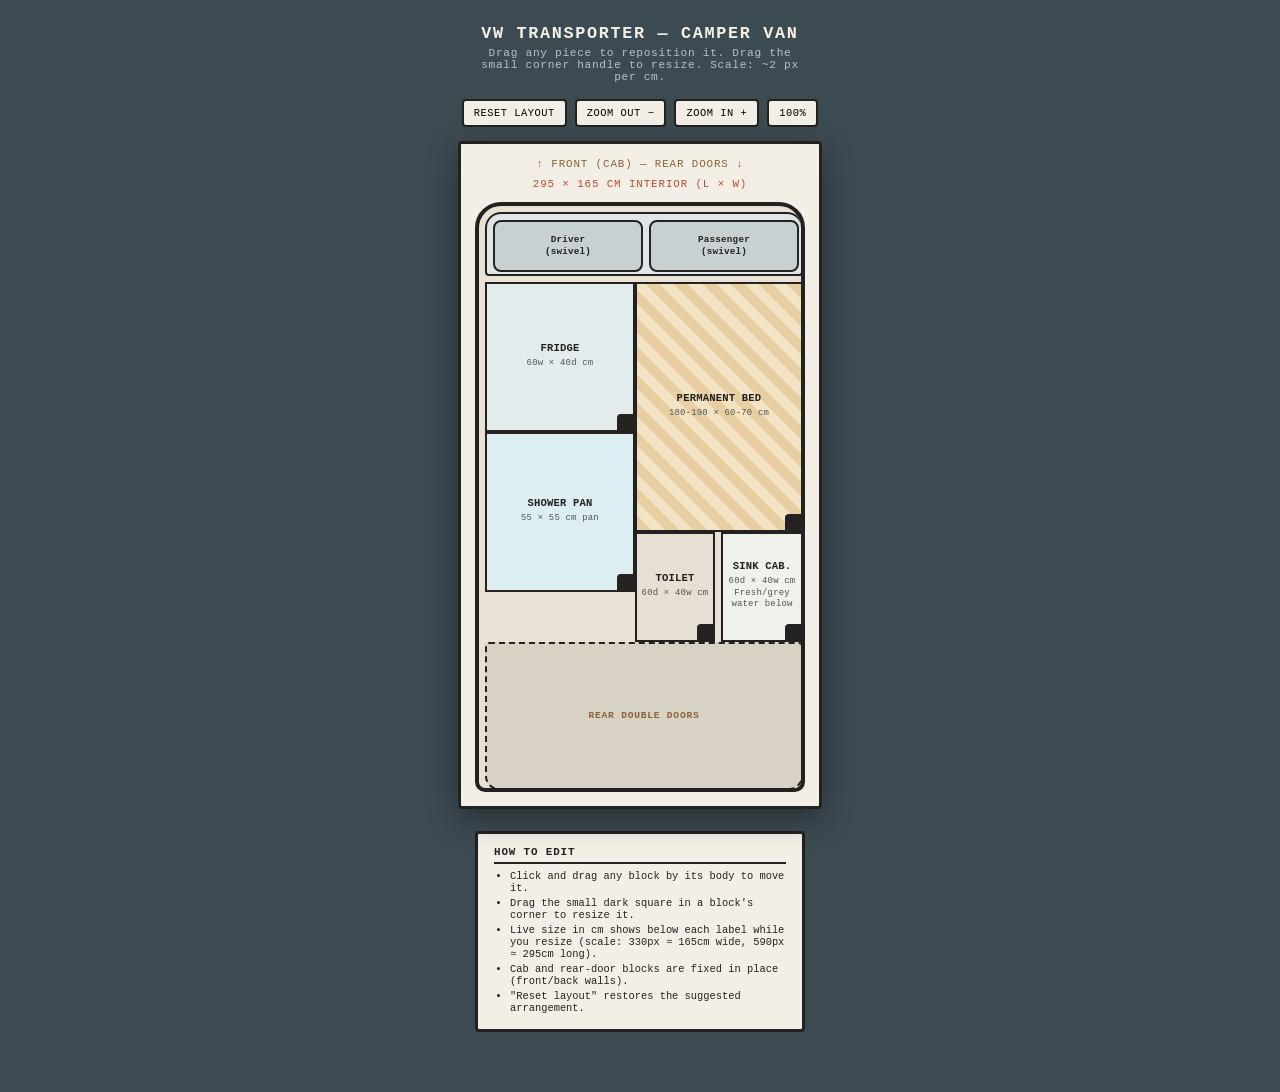
==== index.html @ 2915e0ef "vw transporter like layout" ====
<!DOCTYPE html>
<html lang="en">
<head>
<meta charset="UTF-8">
<link rel="stylesheet" href="style.css">
<title>VW Transporter Camper Layout — Editable</title>
<style>
 
</style>
</head>
<body>

<h1>VW Transporter — Camper Van</h1>
<div class="sub">Drag any piece to reposition it. Drag the small corner handle to resize. Scale: ~2 px per cm.</div>

<div class="toolbar">
  <button id="resetBtn">Reset layout</button>
  <button id="zoomOutBtn">Zoom out −</button>
  <button id="zoomInBtn">Zoom in +</button>
  <button id="zoomResetBtn">100%</button>
</div>

<div class="plan-wrap" id="planWrap">
  <div class="dims">↑ Front (cab) — Rear doors ↓</div>
  <div class="dims" style="color:var(--accent); margin-bottom:12px;">295 × 165 cm interior (L × W)</div>

  <div class="van" id="van">

    <div class="cell" id="cab" style="top:6px; left:6px; width:318px; height:64px;">
      <div class="seat" id="seatL" style="top:6px; left:6px; width:150px; height:52px;">Driver<br>(swivel)</div>
      <div class="seat" id="seatR" style="top:6px; left:162px; width:150px; height:52px;">Passenger<br>(swivel)</div>
    </div>

    <div class="cell" id="fridge" style="top:76px; left:6px; width:150px; height:150px;">
      <div class="label">Fridge</div>
      <div class="dim">60w × 40d cm</div>
      <div class="livecm"></div>
      <div class="resize-handle"></div>
    </div>

    <div class="cell" id="bed" style="top:76px; left:156px; width:168px; height:250px;">
      <div class="label">Permanent Bed</div>
      <div class="dim">180-190 × 60-70 cm</div>
      <div class="livecm"></div>
      <div class="resize-handle"></div>
    </div>

    <div class="cell" id="shower" style="top:226px; left:6px; width:150px; height:160px;">
      <div class="label">Shower Pan</div>
      <div class="dim">55 × 55 cm pan</div>
      <div class="livecm"></div>
      <div class="resize-handle"></div>
    </div>

    <div class="cell" id="potti" style="top:326px; left:156px; width:80px; height:110px;">
      <div class="label">Toilet</div>
      <div class="dim">60d × 40w cm</div>
      <div class="livecm"></div>
      <div class="resize-handle"></div>
    </div>

    <div class="cell" id="sinkcab" style="top:326px; left:242px; width:82px; height:110px;">
      <div class="label">Sink Cab.</div>
      <div class="dim">60d × 40w cm</div>
      <div class="dim">Fresh/grey water below</div>
      <div class="livecm"></div>
      <div class="resize-handle"></div>
    </div>

    <div class="cell" id="rear" style="top:436px; left:6px; width:318px; height:148px;">
      Rear Double Doors
    </div>

  </div>
</div>

<div class="legend">
  <h2>How to edit</h2>
  <ul>
    <li>Click and drag any block by its body to move it.</li>
    <li>Drag the small dark square in a block's corner to resize it.</li>
    <li>Live size in cm shows below each label while you resize (scale: 330px ≈ 165cm wide, 590px ≈ 295cm long).</li>
    <li>Cab and rear-door blocks are fixed in place (front/back walls).</li>
    <li>"Reset layout" restores the suggested arrangement.</li>
  </ul>
</div>

<script src="script.js"></script>
</body>
</html>
---- style.css ----
:root{
    --wood-dark:#8a6238;
    --steel:#3c4a52;
    --cream:#f4efe6;
    --panel:#e9e2d4;
    --accent:#c0492e;
    --ink:#242220;
  }
  *{box-sizing:border-box;}
  body{
    margin:0;
    background:var(--steel);
    font-family: 'Courier New', monospace;
    color:var(--ink);
    display:flex;
    flex-direction:column;
    align-items:center;
    padding:24px 16px 60px;
  }
  h1{
    color:var(--cream);
    font-size:1.05rem;
    letter-spacing:.1em;
    text-transform:uppercase;
    margin:0 0 4px;
  }
  .sub{
    color:#b7c2c7;
    font-size:.7rem;
    letter-spacing:.06em;
    margin-bottom:16px;
    text-align:center;
    max-width:340px;
  }
  .toolbar{
    display:flex;
    gap:8px;
    margin-bottom:14px;
  }
  .toolbar button{
    font-family:inherit;
    font-size:.65rem;
    letter-spacing:.05em;
    text-transform:uppercase;
    background:var(--cream);
    border:2px solid var(--ink);
    border-radius:4px;
    padding:6px 10px;
    cursor:pointer;
  }
  .toolbar button:active{ transform:translateY(1px); }
  .plan-wrap{
    background:var(--cream);
    border:3px solid var(--ink);
    border-radius:4px;
    padding:14px;
    box-shadow:0 10px 30px rgba(0,0,0,.35);
    transform-origin: top center;
    transition: transform .15s ease;
    position:relative;
  }
  .dimLine{
    position:absolute;
    color:var(--accent);
    font-size:.62rem;
    font-weight:bold;
    white-space:nowrap;
  }
  #vanLenLabel{
    left:-38px; top:290px;
    transform:rotate(-90deg) translateX(50%);
    transform-origin:left center;
  }
  #vanWidthLabel{
    left:50%; bottom:-30px;
    transform:translateX(-50%);
  }
  .dims{
    text-align:center;
    font-size:.68rem;
    letter-spacing:.08em;
    margin-bottom:8px;
    color:var(--wood-dark);
    text-transform:uppercase;
  }
  .van{
    position:relative;
    width:330px;
    height:590px;
    background:var(--panel);
    border:4px solid var(--ink);
    border-radius:26px 26px 10px 10px;
    overflow:hidden;
    touch-action:none;
  }
  .cell{
    position:absolute;
    border:2px solid var(--ink);
    display:flex;
    flex-direction:column;
    justify-content:center;
    align-items:center;
    text-align:center;
    font-size:.6rem;
    letter-spacing:.02em;
    line-height:1.3;
    padding:4px;
    cursor:move;
    user-select:none;
  }
  .cell.locked{ cursor:default; }
  .cell .label{
    font-weight:bold;
    font-size:.66rem;
    text-transform:uppercase;
    margin-bottom:2px;
    pointer-events:none;
  }
  .cell .dim{
    color:#555;
    font-size:.56rem;
    pointer-events:none;
  }
  .cell .livecm{
    margin-top:3px;
    font-size:.55rem;
    color:var(--accent);
    font-weight:bold;
    pointer-events:none;
  }
  .resize-handle{
    position:absolute;
    right:0; bottom:0;
    width:16px; height:16px;
    background:var(--ink);
    cursor:nwse-resize;
    border-top-left-radius:4px;
  }
  #cab{ background:#dfe6e8; border-radius:16px 16px 4px 4px; cursor:default; }
  .seat{
    position:absolute;
    background:#c7d0d2;
    border:2px solid var(--ink);
    border-radius:8px;
    display:flex;
    align-items:center;
    justify-content:center;
    font-size:.58rem;
    font-weight:bold;
    cursor:move;
    user-select:none;
  }
  #kitchen{ background:#f7f1e3; }
  #fridge{ background:#e3ecec; }
  #bed{ background:repeating-linear-gradient(45deg,#e7cfa1,#e7cfa1 10px,#f2e3c4 10px,#f2e3c4 20px); }
  #shower{ background:#dceef2; }
  #potti{ background:#e6e0d4; }
  #sinkcab{ background:#eef2ea; }
  #rear{
    background:#d8d2c4;
    border-radius:4px 4px 14px 14px;
    font-weight:bold;
    letter-spacing:.08em;
    text-transform:uppercase;
    color:var(--wood-dark);
    border-style:dashed;
    cursor:default;
  }
  .legend{
    margin-top:22px;
    background:var(--cream);
    border:3px solid var(--ink);
    border-radius:4px;
    padding:12px 16px;
    width:330px;
    font-size:.65rem;
  }
  .legend h2{
    font-size:.68rem;
    text-transform:uppercase;
    letter-spacing:.08em;
    margin:0 0 6px;
    border-bottom:2px solid var(--ink);
    padding-bottom:4px;
  }
  .legend ul{ margin:0; padding-left:16px; }
  .legend li{ margin-bottom:3px; }
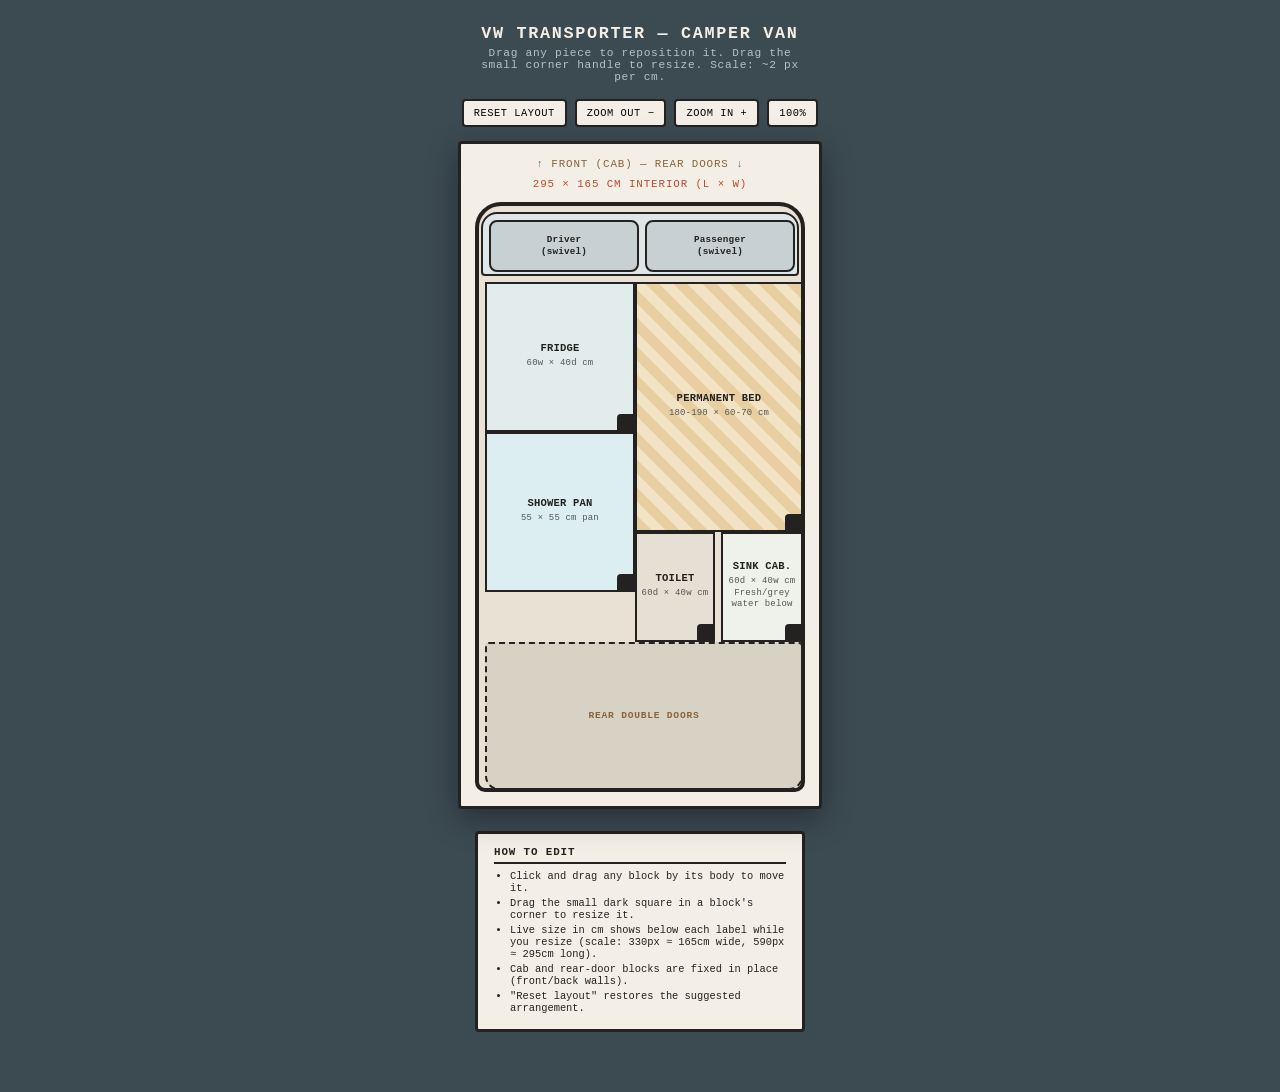
==== commit e0b16933: "visual test" ====
--- a/index.html
+++ b/index.html
@@ -26,7 +26,7 @@
 
   <div class="van" id="van">
 
-    <div class="cell" id="cab" style="top:6px; left:6px; width:318px; height:64px;">
+    <div class="cell" id="cab" style="top:6px; left:2px; width:318px; height:64px;">
       <div class="seat" id="seatL" style="top:6px; left:6px; width:150px; height:52px;">Driver<br>(swivel)</div>
       <div class="seat" id="seatR" style="top:6px; left:162px; width:150px; height:52px;">Passenger<br>(swivel)</div>
     </div>
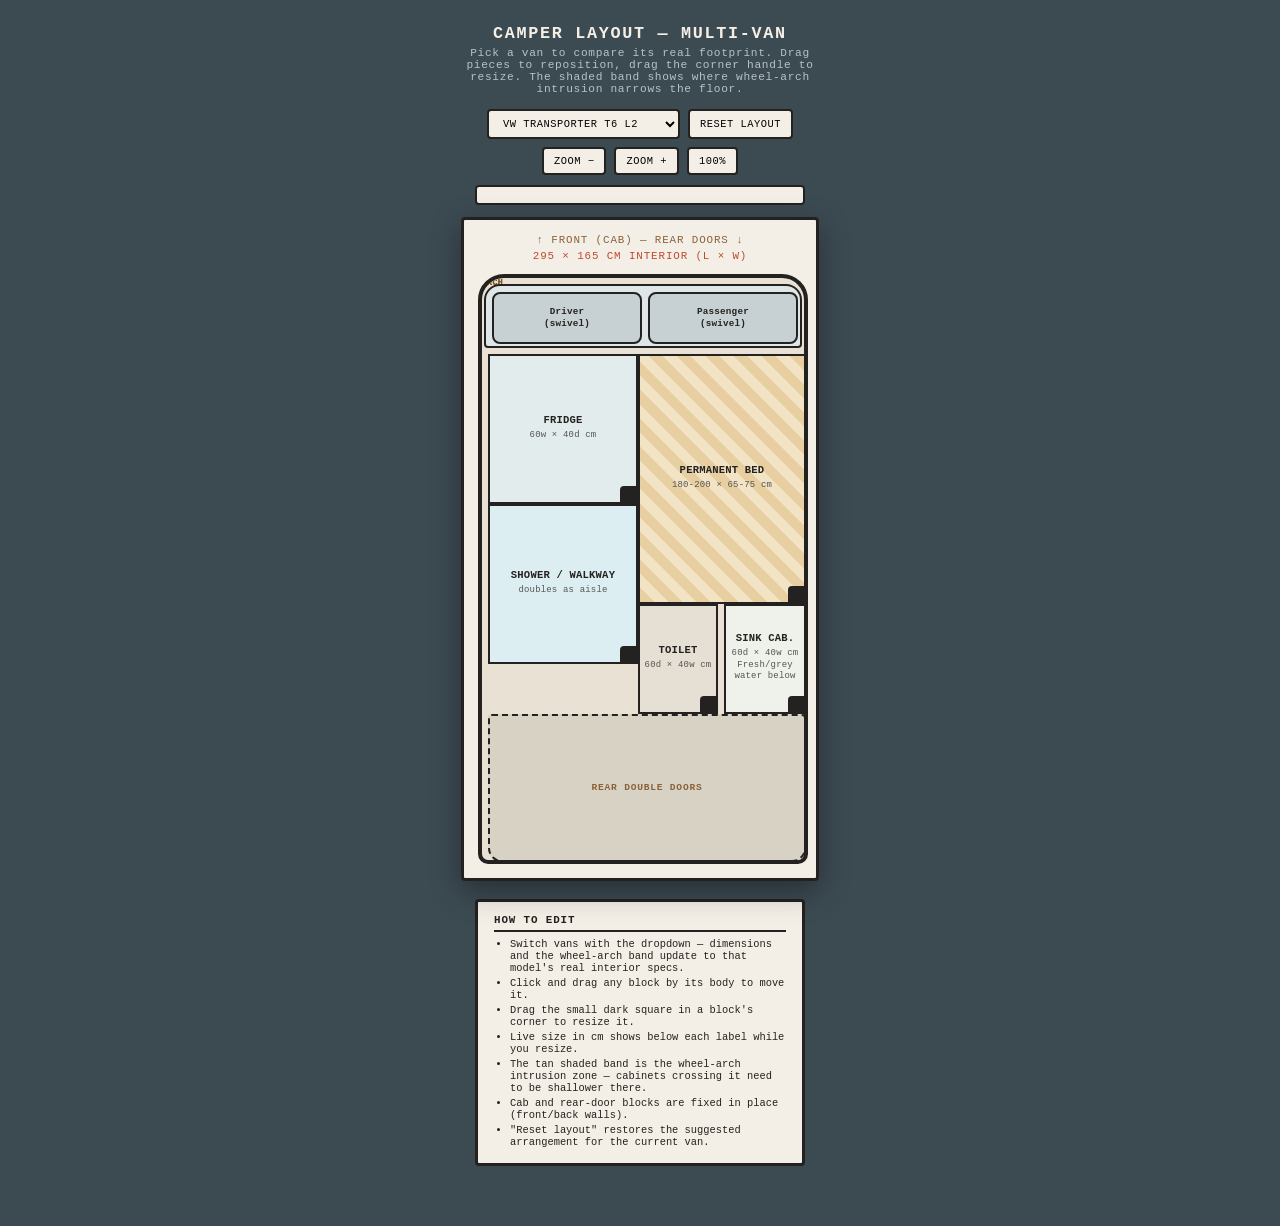
==== commit c2b1ea07: "added new models" ====
--- a/index.html
+++ b/index.html
@@ -3,28 +3,36 @@
 <head>
 <meta charset="UTF-8">
 <link rel="stylesheet" href="style.css">
-<title>VW Transporter Camper Layout — Editable</title>
-<style>
- 
-</style>
+<title>Camper Layout — Editable, Multi-Van</title>
 </head>
 <body>
-
-<h1>VW Transporter — Camper Van</h1>
-<div class="sub">Drag any piece to reposition it. Drag the small corner handle to resize. Scale: ~2 px per cm.</div>
+<h1>Camper Layout — Multi-Van</h1>
+<div class="sub">Pick a van to compare its real footprint. Drag pieces to reposition, drag the corner handle to resize. The shaded band shows where wheel-arch intrusion narrows the floor.</div>
 
 <div class="toolbar">
+  <select id="vanSelect">
+    <option value="vw">VW Transporter T6 L2</option>
+    <option value="ford">Ford Transit Custom L2</option>
+    <option value="renault">Renault Trafic L2</option>
+  </select>
   <button id="resetBtn">Reset layout</button>
-  <button id="zoomOutBtn">Zoom out −</button>
-  <button id="zoomInBtn">Zoom in +</button>
+  <button id="zoomOutBtn">Zoom −</button>
+  <button id="zoomInBtn">Zoom +</button>
   <button id="zoomResetBtn">100%</button>
 </div>
 
+<div class="vanSpecBox" id="vanSpecBox"></div>
+
 <div class="plan-wrap" id="planWrap">
   <div class="dims">↑ Front (cab) — Rear doors ↓</div>
-  <div class="dims" style="color:var(--accent); margin-bottom:12px;">295 × 165 cm interior (L × W)</div>
+  <div class="dims accent" id="dimsLine">295 × 165 cm interior (L × W)</div>
 
   <div class="van" id="van">
+
+    <div class="archZone" id="archZoneL"></div>
+    <div class="archZone" id="archZoneR"></div>
+    <div class="archLabel" id="archLabelL">arch</div>
+    <div class="archLabel" id="archLabelR">arch</div>
 
     <div class="cell" id="cab" style="top:6px; left:2px; width:318px; height:64px;">
       <div class="seat" id="seatL" style="top:6px; left:6px; width:150px; height:52px;">Driver<br>(swivel)</div>
@@ -40,14 +48,14 @@
 
     <div class="cell" id="bed" style="top:76px; left:156px; width:168px; height:250px;">
       <div class="label">Permanent Bed</div>
-      <div class="dim">180-190 × 60-70 cm</div>
+      <div class="dim">180-200 × 65-75 cm</div>
       <div class="livecm"></div>
       <div class="resize-handle"></div>
     </div>
 
     <div class="cell" id="shower" style="top:226px; left:6px; width:150px; height:160px;">
-      <div class="label">Shower Pan</div>
-      <div class="dim">55 × 55 cm pan</div>
+      <div class="label">Shower / Walkway</div>
+      <div class="dim">doubles as aisle</div>
       <div class="livecm"></div>
       <div class="resize-handle"></div>
     </div>
@@ -77,14 +85,17 @@
 <div class="legend">
   <h2>How to edit</h2>
   <ul>
+    <li>Switch vans with the dropdown — dimensions and the wheel-arch band update to that model's real interior specs.</li>
     <li>Click and drag any block by its body to move it.</li>
     <li>Drag the small dark square in a block's corner to resize it.</li>
-    <li>Live size in cm shows below each label while you resize (scale: 330px ≈ 165cm wide, 590px ≈ 295cm long).</li>
+    <li>Live size in cm shows below each label while you resize.</li>
+    <li>The tan shaded band is the wheel-arch intrusion zone — cabinets crossing it need to be shallower there.</li>
     <li>Cab and rear-door blocks are fixed in place (front/back walls).</li>
-    <li>"Reset layout" restores the suggested arrangement.</li>
+    <li>"Reset layout" restores the suggested arrangement for the current van.</li>
   </ul>
 </div>
 
 <script src="script.js"></script>
 </body>
 </html>
+
--- a/style.css
+++ b/style.css
@@ -1,12 +1,17 @@
- :root{
+:root{
     --wood-dark:#8a6238;
     --steel:#3c4a52;
     --cream:#f4efe6;
     --panel:#e9e2d4;
     --accent:#c0492e;
+    --arch:#d9b98a;
     --ink:#242220;
   }
   *{box-sizing:border-box;}
+  html, body{
+    max-width:100%;
+    overflow-x:hidden;
+  }
   body{
     margin:0;
     background:var(--steel);
@@ -16,6 +21,7 @@
     flex-direction:column;
     align-items:center;
     padding:24px 16px 60px;
+    width:100%;
   }
   h1{
     color:var(--cream);
@@ -28,16 +34,19 @@
     color:#b7c2c7;
     font-size:.7rem;
     letter-spacing:.06em;
-    margin-bottom:16px;
+    margin-bottom:14px;
     text-align:center;
-    max-width:340px;
+    max-width:360px;
   }
   .toolbar{
     display:flex;
+    flex-wrap:wrap;
+    justify-content:center;
     gap:8px;
-    margin-bottom:14px;
-  }
-  .toolbar button{
+    margin-bottom:10px;
+    max-width:358px;
+  }
+  .toolbar button, .toolbar select{
     font-family:inherit;
     font-size:.65rem;
     letter-spacing:.05em;
@@ -49,7 +58,21 @@
     cursor:pointer;
   }
   .toolbar button:active{ transform:translateY(1px); }
+  .vanSpecBox{
+    width:330px;
+    max-width:100%;
+    background:var(--cream);
+    border:2px solid var(--ink);
+    border-radius:4px;
+    padding:8px 10px;
+    font-size:.6rem;
+    line-height:1.5;
+    margin-bottom:12px;
+  }
+  .vanSpecBox b{ color:var(--accent); }
   .plan-wrap{
+    width:358px;
+    max-width:100%;
     background:var(--cream);
     border:3px solid var(--ink);
     border-radius:4px;
@@ -58,31 +81,19 @@
     transform-origin: top center;
     transition: transform .15s ease;
     position:relative;
-  }
-  .dimLine{
-    position:absolute;
-    color:var(--accent);
-    font-size:.62rem;
-    font-weight:bold;
-    white-space:nowrap;
-  }
-  #vanLenLabel{
-    left:-38px; top:290px;
-    transform:rotate(-90deg) translateX(50%);
-    transform-origin:left center;
-  }
-  #vanWidthLabel{
-    left:50%; bottom:-30px;
-    transform:translateX(-50%);
+    margin:0 auto;
   }
   .dims{
     text-align:center;
     font-size:.68rem;
     letter-spacing:.08em;
-    margin-bottom:8px;
+    margin-bottom:4px;
     color:var(--wood-dark);
     text-transform:uppercase;
-  }
+    white-space:normal;
+    word-break:break-word;
+  }
+  .dims.accent{ color:var(--accent); margin-bottom:12px; }
   .van{
     position:relative;
     width:330px;
@@ -92,6 +103,25 @@
     border-radius:26px 26px 10px 10px;
     overflow:hidden;
     touch-action:none;
+  }
+  .archZone{
+    position:absolute;
+    background:var(--arch);
+    opacity:.55;
+    z-index:1;
+    pointer-events:none;
+    border-top:2px dashed #a9824f;
+    border-bottom:2px dashed #a9824f;
+  }
+  .archLabel{
+    position:absolute;
+    z-index:2;
+    font-size:.52rem;
+    color:#7a5321;
+    font-weight:bold;
+    letter-spacing:.03em;
+    pointer-events:none;
+    text-transform:uppercase;
   }
   .cell{
     position:absolute;
@@ -107,6 +137,7 @@
     padding:4px;
     cursor:move;
     user-select:none;
+    z-index:5;
   }
   .cell.locked{ cursor:default; }
   .cell .label{
@@ -149,8 +180,8 @@
     font-weight:bold;
     cursor:move;
     user-select:none;
-  }
-  #kitchen{ background:#f7f1e3; }
+    z-index:6;
+  }
   #fridge{ background:#e3ecec; }
   #bed{ background:repeating-linear-gradient(45deg,#e7cfa1,#e7cfa1 10px,#f2e3c4 10px,#f2e3c4 20px); }
   #shower{ background:#dceef2; }
@@ -165,14 +196,16 @@
     color:var(--wood-dark);
     border-style:dashed;
     cursor:default;
+    z-index:5;
   }
   .legend{
-    margin-top:22px;
+    margin-top:18px;
     background:var(--cream);
     border:3px solid var(--ink);
     border-radius:4px;
     padding:12px 16px;
     width:330px;
+    max-width:100%;
     font-size:.65rem;
   }
   .legend h2{
@@ -184,4 +217,4 @@
     padding-bottom:4px;
   }
   .legend ul{ margin:0; padding-left:16px; }
-  .legend li{ margin-bottom:3px; }+  .legend li{ margin-bottom:3px; }
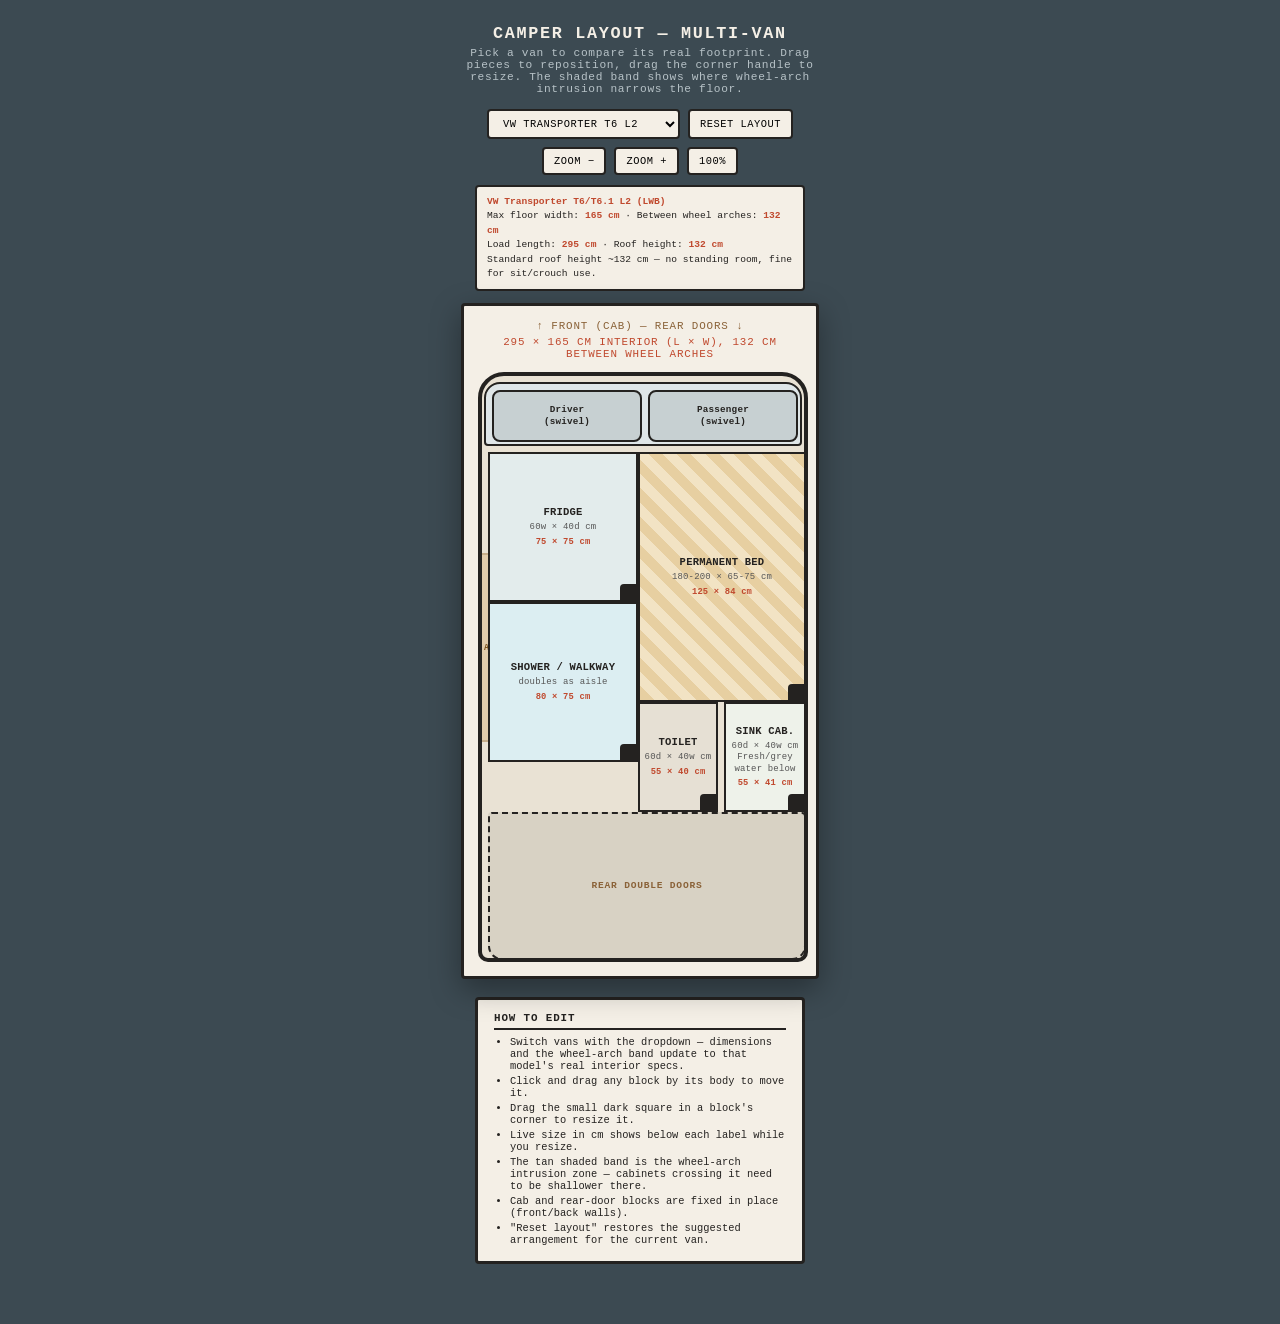
==== commit 9c653570: "test" ====
--- a/index.html
+++ b/index.html
@@ -3,12 +3,11 @@
 <head>
 <meta charset="UTF-8">
 <link rel="stylesheet" href="style.css">
-<title>Camper Layout — Editable, Multi-Van</title>
+<title>Camper Layout, Multi-Van</title>
 </head>
 <body>
 <h1>Camper Layout — Multi-Van</h1>
 <div class="sub">Pick a van to compare its real footprint. Drag pieces to reposition, drag the corner handle to resize. The shaded band shows where wheel-arch intrusion narrows the floor.</div>
-
 <div class="toolbar">
   <select id="vanSelect">
     <option value="vw">VW Transporter T6 L2</option>
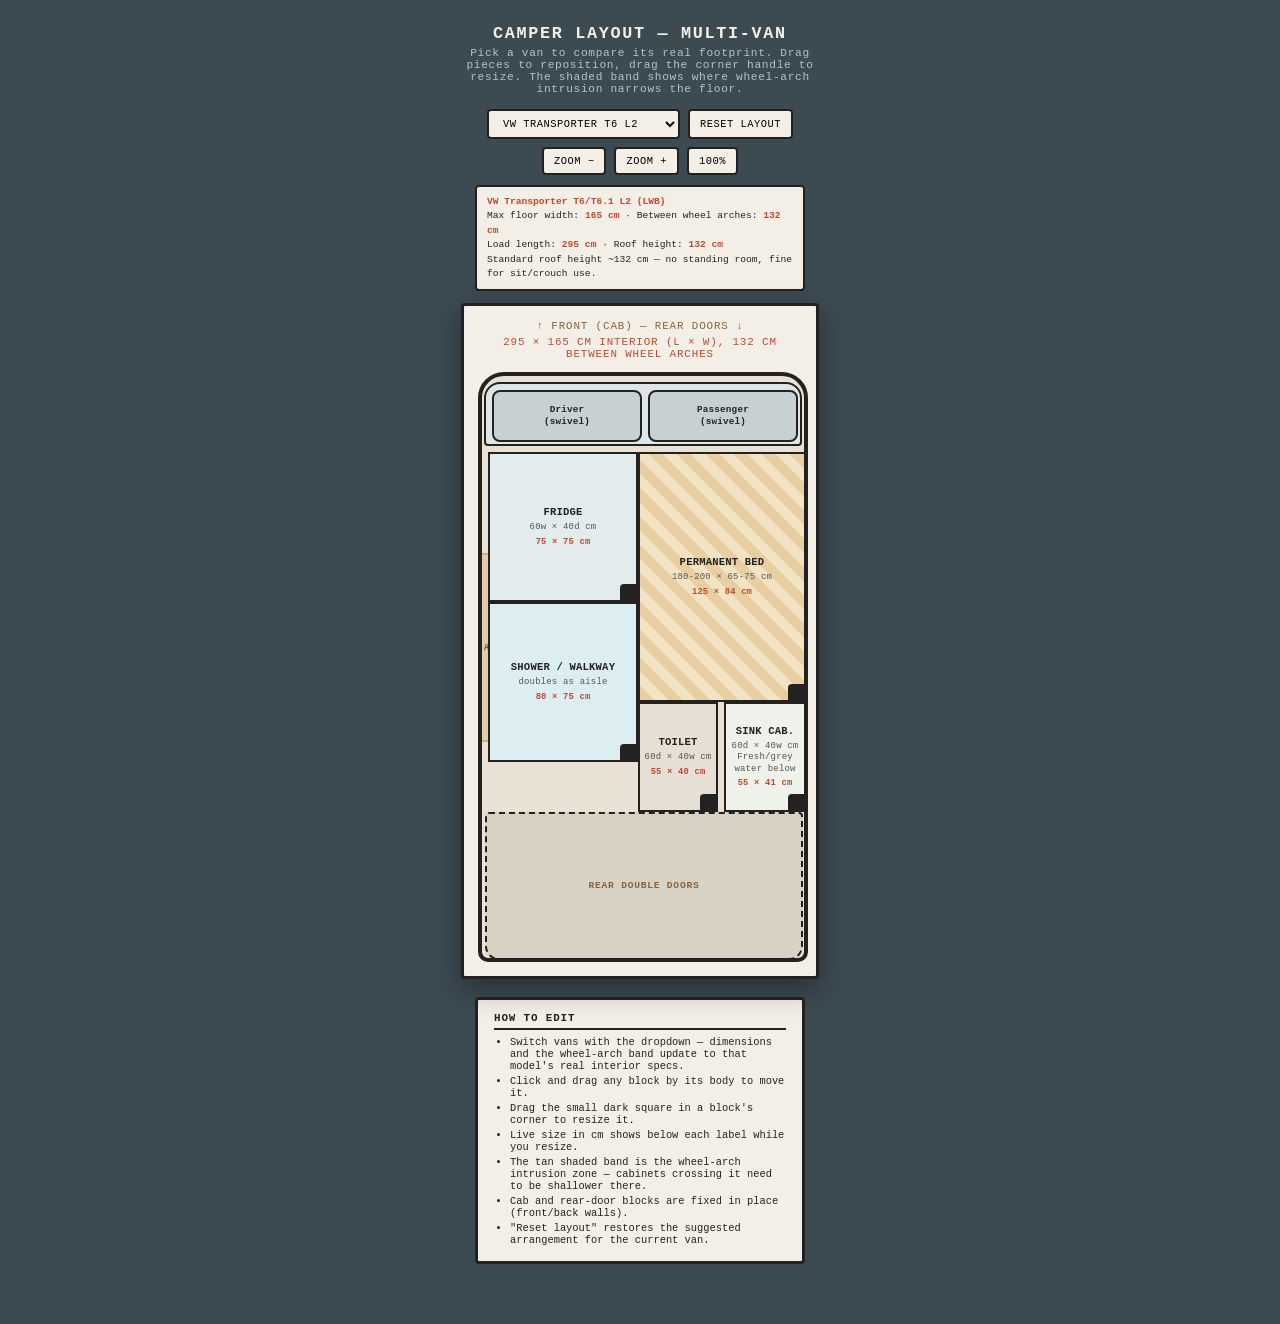
==== commit d6fe168b: "rear doors layout Adjusted the left position of the rear double doors." ====
--- a/index.html
+++ b/index.html
@@ -74,7 +74,7 @@
       <div class="resize-handle"></div>
     </div>
 
-    <div class="cell" id="rear" style="top:436px; left:6px; width:318px; height:148px;">
+    <div class="cell" id="rear" style="top:436px; left:3px; width:318px; height:148px;">
       Rear Double Doors
     </div>
 
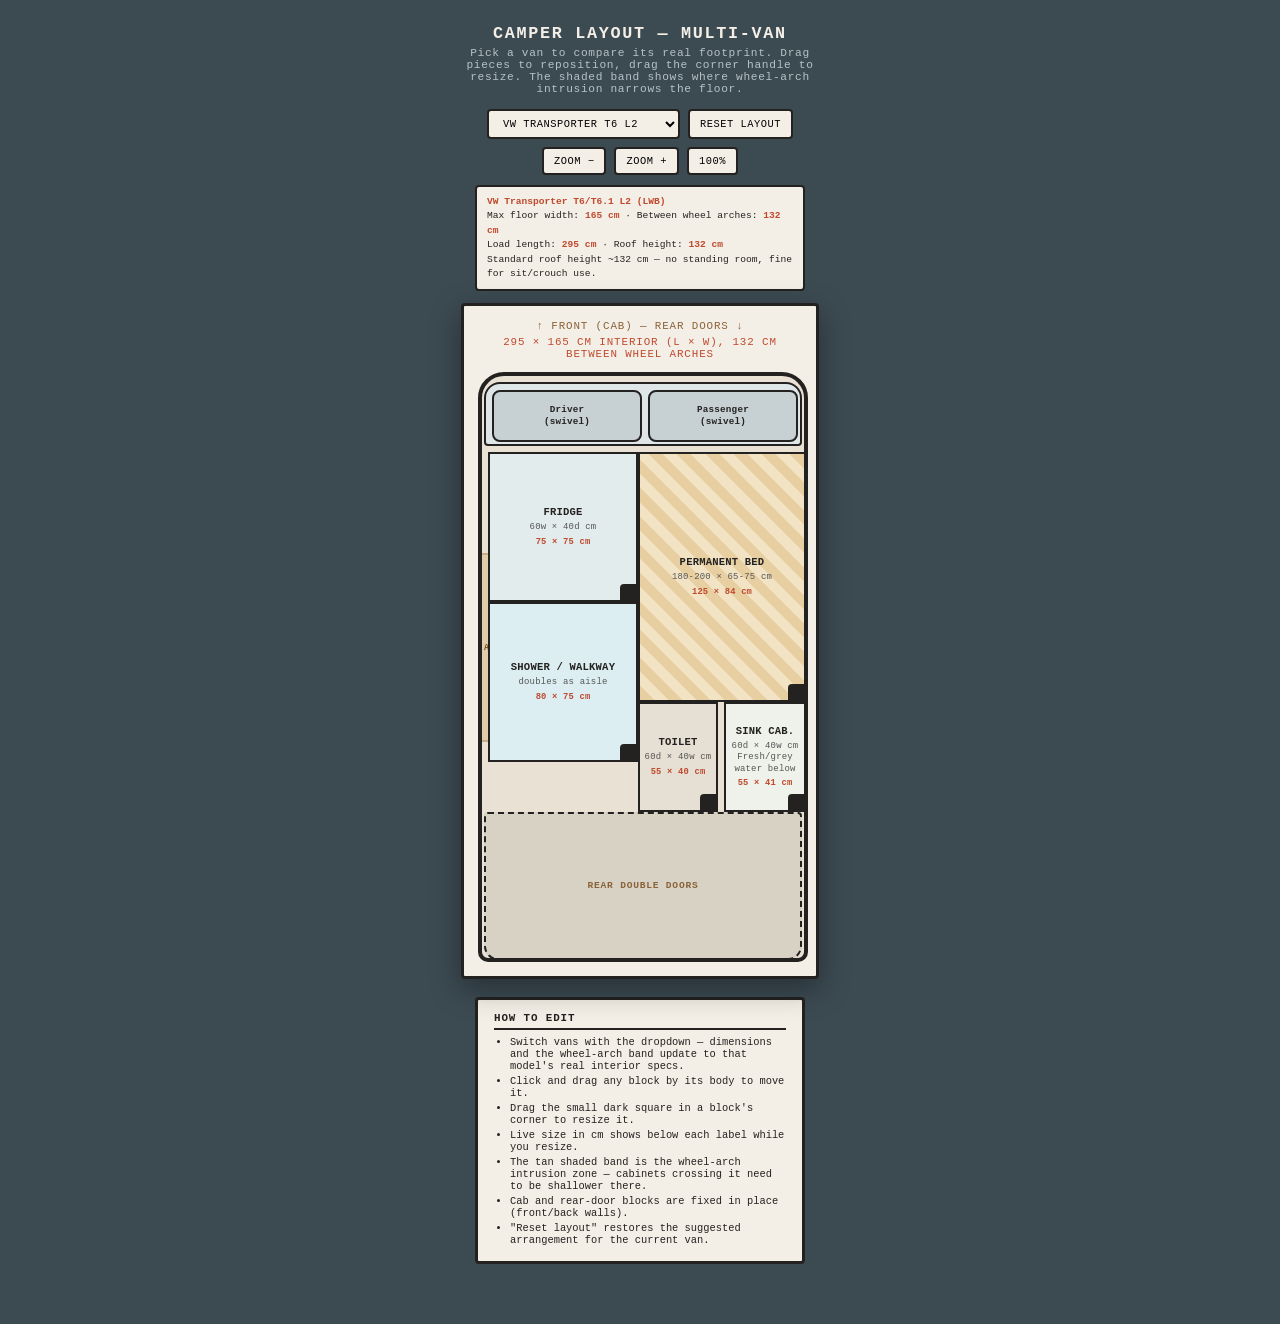
==== commit bbca6b7d: "Update index.html" ====
--- a/index.html
+++ b/index.html
@@ -74,7 +74,7 @@
       <div class="resize-handle"></div>
     </div>
 
-    <div class="cell" id="rear" style="top:436px; left:3px; width:318px; height:148px;">
+    <div class="cell" id="rear" style="top:436px; left:2px; width:318px; height:148px;">
       Rear Double Doors
     </div>
 
